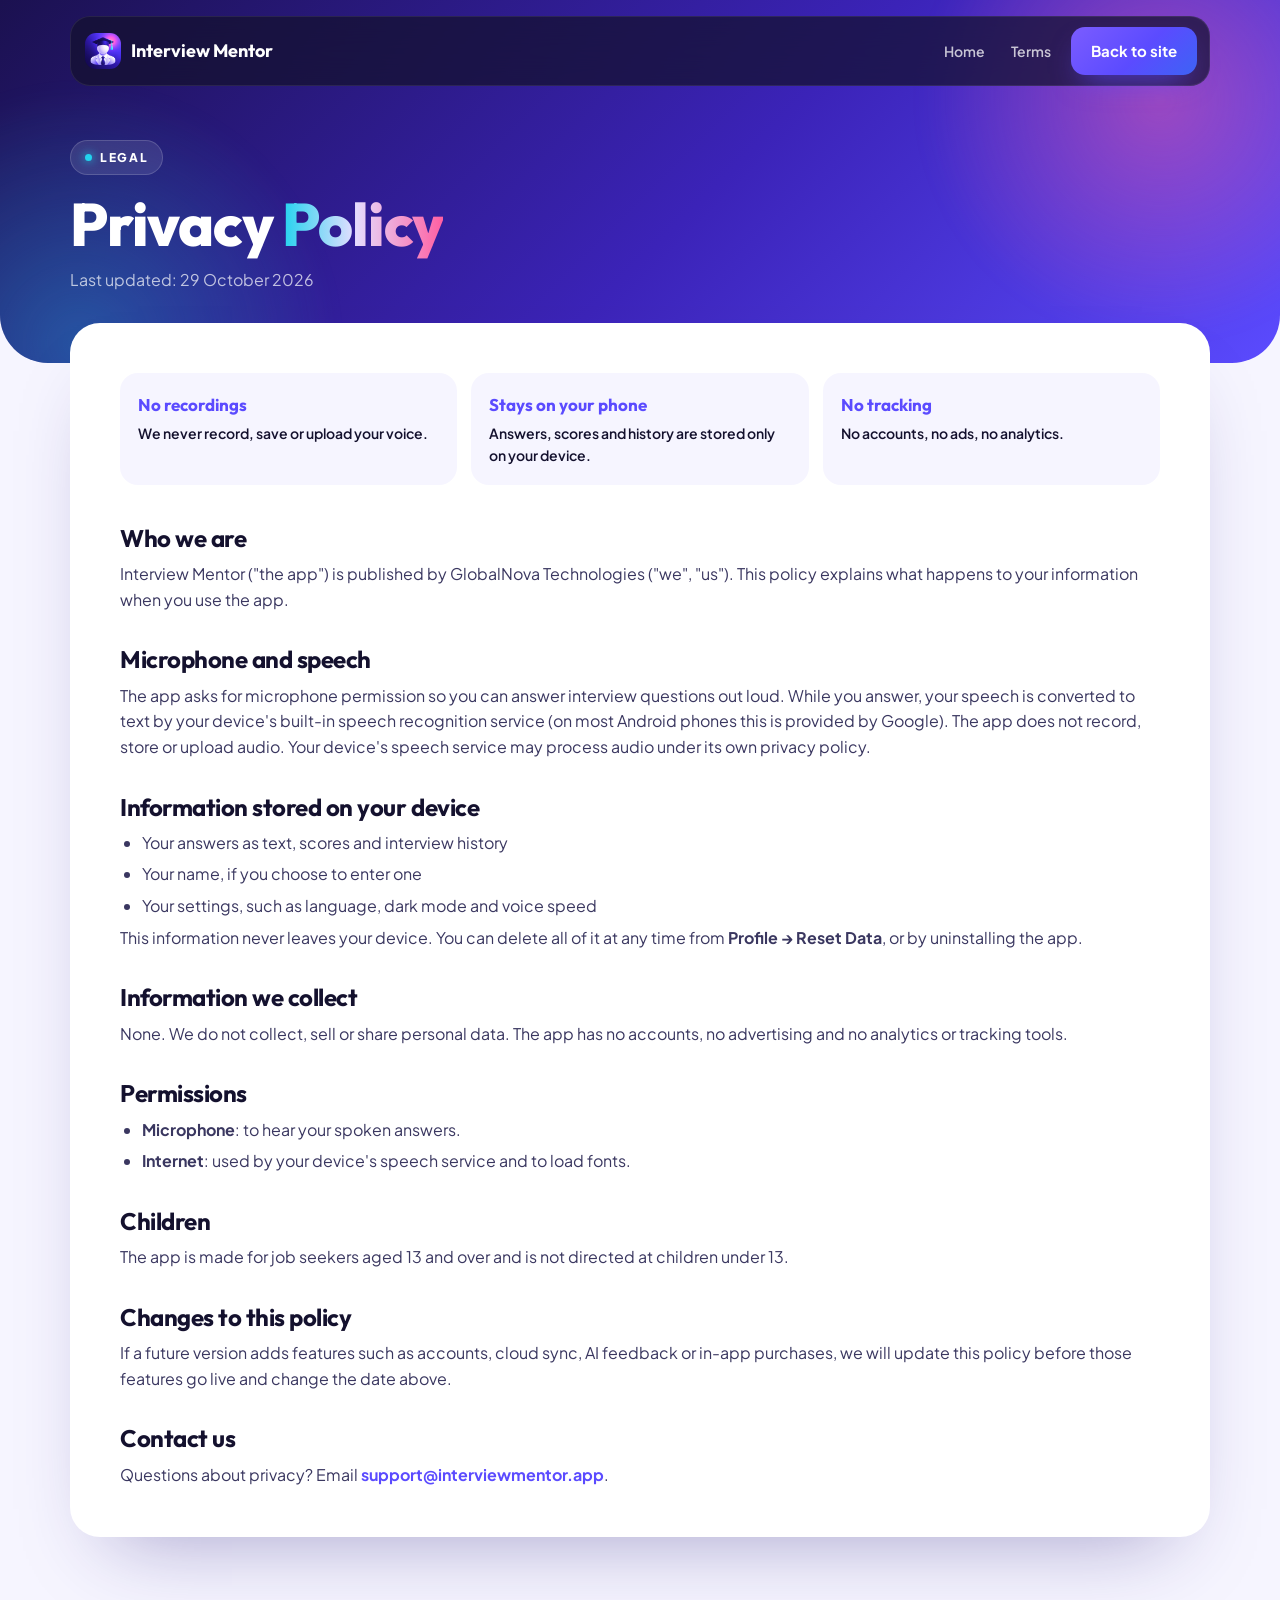
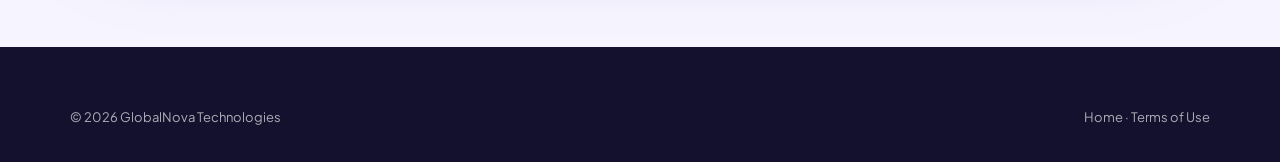
==== privacy.html @ 81f891b1 "Add files via upload" ====
<!DOCTYPE html>
<html lang="en">
<head>
<meta charset="utf-8">
<meta name="viewport" content="width=device-width, initial-scale=1">
<title>Privacy Policy – Interview Mentor</title>
<meta name="theme-color" content="#1B1150">
<link rel="icon" href="img/favicon.png">
<link rel="preconnect" href="https://fonts.googleapis.com">
<link rel="preconnect" href="https://fonts.gstatic.com" crossorigin>
<link href="https://fonts.googleapis.com/css2?family=Outfit:wght@600;700;800&family=Plus+Jakarta+Sans:wght@500;600;700;800&display=swap" rel="stylesheet">
<link rel="stylesheet" href="style.css">
</head>
<body>
<nav class="nav">
  <div class="nav-inner">
    <a class="brand" href="index.html"><img src="img/logo.jpg" alt="">Interview Mentor</a>
    <div class="nav-links"><a href="index.html">Home</a><a href="terms.html">Terms</a></div>
    <a class="btn btn-primary" href="index.html">Back to site</a>
  </div>
</nav>

<header class="hero legal-hero">
  <div class="orb pink"></div><div class="orb cyan"></div>
  <div class="wrap" style="position:relative">
    <span class="pill"><i></i>Legal</span>
    <h1>Privacy <span class="grad-text">Policy</span></h1>
    <p>Last updated: 29 October 2026</p>
  </div>
</header>

<main class="wrap">
  <article class="doc">
    <div class="tldr">
      <div><b>No recordings</b>We never record, save or upload your voice.</div>
      <div><b>Stays on your phone</b>Answers, scores and history are stored only on your device.</div>
      <div><b>No tracking</b>No accounts, no ads, no analytics.</div>
    </div>

    <h2>Who we are</h2>
    <p>Interview Mentor ("the app") is published by GlobalNova Technologies ("we", "us"). This policy explains what happens to your information when you use the app.</p>

    <h2>Microphone and speech</h2>
    <p>The app asks for microphone permission so you can answer interview questions out loud. While you answer, your speech is converted to text by your device's built-in speech recognition service (on most Android phones this is provided by Google). The app does not record, store or upload audio. Your device's speech service may process audio under its own privacy policy.</p>

    <h2>Information stored on your device</h2>
    <ul>
      <li>Your answers as text, scores and interview history</li>
      <li>Your name, if you choose to enter one</li>
      <li>Your settings, such as language, dark mode and voice speed</li>
    </ul>
    <p>This information never leaves your device. You can delete all of it at any time from <strong>Profile → Reset Data</strong>, or by uninstalling the app.</p>

    <h2>Information we collect</h2>
    <p>None. We do not collect, sell or share personal data. The app has no accounts, no advertising and no analytics or tracking tools.</p>

    <h2>Permissions</h2>
    <ul>
      <li><strong>Microphone</strong>: to hear your spoken answers.</li>
      <li><strong>Internet</strong>: used by your device's speech service and to load fonts.</li>
    </ul>

    <h2>Children</h2>
    <p>The app is made for job seekers aged 13 and over and is not directed at children under 13.</p>

    <h2>Changes to this policy</h2>
    <p>If a future version adds features such as accounts, cloud sync, AI feedback or in-app purchases, we will update this policy before those features go live and change the date above.</p>

    <h2>Contact us</h2>
    <p>Questions about privacy? Email <a href="mailto:support@interviewmentor.app">support@interviewmentor.app</a>.</p>
  </article>
</main>

<footer>
  <div class="wrap">
    <div class="copy" style="border:0;margin:0;padding:0">
      <span>© 2026 GlobalNova Technologies</span>
      <span><a href="index.html">Home</a> · <a href="terms.html">Terms of Use</a></span>
    </div>
  </div>
</footer>
</body>
</html>
---- style.css ----
/* Interview Mentor website – same palette as the app */
:root {
  --night: #14112E;
  --deep: #1B1150;
  --violet: #5B4BFF;
  --violet-2: #7B5CFF;
  --lav: #E4DEFF;
  --cyan: #22D3EE;
  --pink: #FF5FA2;
  --gold: #FFB020;
  --bg: #F6F5FF;
  --ink: #14112E;
  --mut: #6E6B8F;
  --card: #FFFFFF;
  --line: #ECEAF8;
  --r: 22px;
}
* { box-sizing: border-box; margin: 0; padding: 0; }
html { scroll-behavior: smooth; }
body {
  font-family: 'Plus Jakarta Sans', system-ui, sans-serif;
  background: var(--bg);
  color: var(--ink);
  line-height: 1.6;
  -webkit-font-smoothing: antialiased;
}
h1, h2, h3, .display { font-family: 'Outfit', sans-serif; letter-spacing: -.02em; line-height: 1.1; }
a { color: inherit; text-decoration: none; }
img { display: block; max-width: 100%; }
.wrap { width: min(1140px, 92%); margin: 0 auto; }
.grad-text {
  background: linear-gradient(90deg, var(--cyan), var(--lav) 45%, var(--pink));
  -webkit-background-clip: text; background-clip: text; color: transparent;
}

/* ---------- nav ---------- */
.nav {
  position: fixed; inset: 16px 0 auto; z-index: 50;
  display: flex; justify-content: center;
}
.nav-inner {
  width: min(1140px, 92%);
  display: flex; align-items: center; gap: 20px;
  padding: 10px 12px 10px 14px;
  border-radius: 20px;
  background: rgba(20, 17, 46, .72);
  backdrop-filter: blur(18px); -webkit-backdrop-filter: blur(18px);
  border: 1px solid rgba(255, 255, 255, .08);
  color: #fff;
}
.brand { display: flex; align-items: center; gap: 10px; font-family: 'Outfit'; font-weight: 700; font-size: 18px; }
.brand img { width: 36px; height: 36px; border-radius: 11px; }
.nav-links { display: flex; gap: 26px; margin-left: auto; font-size: 14px; font-weight: 600; color: rgba(255,255,255,.75); }
.nav-links a:hover { color: #fff; }
.btn {
  display: inline-flex; align-items: center; gap: 10px;
  padding: 12px 20px; border-radius: 14px;
  font-weight: 700; font-size: 15px;
  transition: transform .2s ease, box-shadow .2s ease;
}
.btn:hover { transform: translateY(-2px); }
.btn-primary {
  background: linear-gradient(135deg, var(--violet-2), var(--violet) 55%, #3D63F5);
  color: #fff;
  box-shadow: 0 14px 30px -12px rgba(91, 75, 255, .8);
}
.btn-light { background: #fff; color: var(--night); box-shadow: 0 14px 30px -14px rgba(0,0,0,.45); }
.btn-ghost { border: 1px solid rgba(255,255,255,.2); color: #fff; }
.btn svg { width: 22px; height: 22px; }

/* ---------- hero ---------- */
.hero {
  position: relative; overflow: hidden;
  background: linear-gradient(135deg, #1B1150 0%, #3B23B8 55%, #5B4BFF 100%);
  color: #fff;
  padding: 150px 0 120px;
  border-radius: 0 0 48px 48px;
}
.orb { position: absolute; border-radius: 50%; filter: blur(10px); pointer-events: none; }
.orb.pink { width: 520px; height: 520px; right: -140px; top: -160px; background: radial-gradient(circle, rgba(255,95,162,.45), transparent 65%); }
.orb.cyan { width: 560px; height: 560px; left: -200px; bottom: -260px; background: radial-gradient(circle, rgba(34,211,238,.32), transparent 65%); }
.hero-grid { position: relative; display: grid; grid-template-columns: 1.1fr .9fr; gap: 40px; align-items: center; }
.pill {
  display: inline-flex; align-items: center; gap: 8px;
  padding: 7px 14px; border-radius: 999px;
  background: rgba(255,255,255,.1); border: 1px solid rgba(255,255,255,.16);
  font-size: 12px; font-weight: 800; letter-spacing: .14em; text-transform: uppercase;
}
.pill i { width: 7px; height: 7px; border-radius: 50%; background: var(--cyan); box-shadow: 0 0 10px var(--cyan); }
.hero h1 { font-size: clamp(44px, 6vw, 76px); margin: 22px 0 18px; font-weight: 800; }
.hero p.lead { font-size: 19px; color: rgba(255,255,255,.78); max-width: 520px; }
.hero-cta { display: flex; flex-wrap: wrap; gap: 14px; margin-top: 34px; }
.hero-stats { display: flex; gap: 34px; margin-top: 44px; }
.hero-stats b { display: block; font-family: 'Outfit'; font-size: 30px; }
.hero-stats span { font-size: 13px; color: rgba(255,255,255,.6); font-weight: 600; }

/* phone mockup */
.phone-stage { position: relative; display: flex; justify-content: center; }
.phone {
  width: 300px; height: 610px; border-radius: 46px; padding: 12px;
  background: #0E0B22;
  box-shadow: 0 50px 90px -30px rgba(0,0,0,.7), 0 0 0 1px rgba(255,255,255,.08) inset;
  transform: rotate(-4deg);
  animation: float 6s ease-in-out infinite;
}
@keyframes float { 50% { transform: rotate(-4deg) translateY(-14px); } }
.screen { position: relative; height: 100%; border-radius: 36px; overflow: hidden; background: var(--bg); }
.scr-head {
  background: linear-gradient(135deg, #1B1150, #3B23B8 60%, #5B4BFF);
  padding: 40px 18px 22px; border-radius: 0 0 26px 26px; color: #fff;
}
.scr-hi { font-size: 11px; color: rgba(255,255,255,.7); }
.scr-name { font-family: 'Outfit'; font-size: 20px; font-weight: 700; }
.scr-ring {
  margin-top: 14px; display: flex; gap: 14px; align-items: center;
  padding: 12px; border-radius: 18px; background: rgba(255,255,255,.1); border: 1px solid rgba(255,255,255,.15);
}
.ring {
  width: 64px; height: 64px; border-radius: 50%;
  background: conic-gradient(var(--cyan) 0 78%, rgba(255,255,255,.15) 78% 100%);
  display: grid; place-items: center;
}
.ring::after { content: '78%'; width: 50px; height: 50px; border-radius: 50%; background: #3523A6; display: grid; place-items: center; font-family: 'Outfit'; font-weight: 700; font-size: 15px; }
.scr-ring small { display: block; font-size: 8px; font-weight: 800; letter-spacing: .12em; color: var(--cyan); }
.scr-ring b { font-family: 'Outfit'; font-size: 14px; }
.scr-cta {
  margin: 16px 14px 0; padding: 16px; border-radius: 20px; color: #fff;
  background: linear-gradient(135deg, var(--violet-2), var(--violet), #3D63F5);
  display: flex; align-items: center; justify-content: space-between;
  box-shadow: 0 14px 24px -14px rgba(91,75,255,.9);
}
.scr-cta b { font-family: 'Outfit'; font-size: 15px; line-height: 1.15; }
.scr-mic { width: 42px; height: 42px; border-radius: 50%; background: #fff; display: grid; place-items: center; }
.scr-mic svg { width: 20px; fill: var(--violet); }
.scr-row { display: flex; gap: 8px; padding: 14px 14px 0; }
.scr-tile { flex: 1; background: #fff; border-radius: 14px; padding: 10px; box-shadow: 0 8px 18px -10px rgba(42,31,122,.25); }
.scr-tile b { font-family: 'Outfit'; font-size: 15px; display: block; }
.scr-tile span { font-size: 8.5px; color: var(--mut); font-weight: 600; }
.scr-avs { display: flex; gap: 8px; padding: 14px; }
.scr-avs img { width: 46px; height: 46px; border-radius: 50%; object-fit: cover; border: 2px solid #fff; box-shadow: 0 6px 14px -6px rgba(0,0,0,.4); }
.scr-nav {
  position: absolute; left: 12px; right: 12px; bottom: 12px; height: 46px; border-radius: 18px;
  background: var(--night); display: flex; align-items: center; padding: 5px; gap: 6px;
}
.scr-nav i { flex: 1; height: 100%; border-radius: 13px; }
.scr-nav i:first-child { flex: 2; background: linear-gradient(135deg, var(--violet-2), #3D63F5); }
.float-card {
  position: absolute; background: #fff; color: var(--ink); border-radius: 18px; padding: 12px 14px;
  box-shadow: 0 24px 50px -20px rgba(0,0,0,.5); display: flex; align-items: center; gap: 10px; font-size: 13px; font-weight: 700;
  animation: float2 5s ease-in-out infinite;
}
.float-card small { display: block; color: var(--mut); font-weight: 600; font-size: 11px; }
.float-card.a { left: -10px; top: 90px; }
.float-card.b { right: -18px; bottom: 120px; animation-delay: -2.5s; }
@keyframes float2 { 50% { transform: translateY(-10px); } }
.badge-dot { width: 34px; height: 34px; border-radius: 11px; display: grid; place-items: center; color: #fff; font-size: 16px; }

/* ---------- sections ---------- */
section { padding: 110px 0 0; }
.sec-head { text-align: center; max-width: 640px; margin: 0 auto 56px; }
.eyebrow { font-size: 12px; font-weight: 800; letter-spacing: .18em; text-transform: uppercase; color: var(--violet); }
.sec-head h2 { font-size: clamp(34px, 4vw, 50px); margin: 12px 0 14px; }
.sec-head p { color: var(--mut); font-size: 17px; }

.features { display: grid; grid-template-columns: repeat(3, 1fr); gap: 20px; }
.card {
  background: var(--card); border-radius: var(--r); padding: 28px;
  box-shadow: 0 24px 50px -30px rgba(42,31,122,.35);
  transition: transform .25s ease, box-shadow .25s ease;
}
.card:hover { transform: translateY(-6px); box-shadow: 0 30px 60px -28px rgba(91,75,255,.45); }
.ico {
  width: 54px; height: 54px; border-radius: 17px; display: grid; place-items: center;
  font-size: 26px; margin-bottom: 18px; color: #fff;
}
.card h3 { font-size: 21px; margin-bottom: 8px; }
.card p { color: var(--mut); font-size: 15px; }
.g1 { background: linear-gradient(135deg, #8B7DFF, #5B4BFF); }
.g2 { background: linear-gradient(135deg, #5EE6F5, #0EA5E9); }
.g3 { background: linear-gradient(135deg, #FF8FC0, #EC4899); }
.g4 { background: linear-gradient(135deg, #FFCB5C, #F59E0B); }
.g5 { background: linear-gradient(135deg, #4ADE9B, #12B76A); }
.g6 { background: linear-gradient(135deg, #A5A0FF, #6366F1); }

/* interviewers */
.panel {
  position: relative; overflow: hidden;
  background: linear-gradient(135deg, #14112E, #241A6B 60%, #3B23B8);
  border-radius: 40px; padding: 70px 50px; color: #fff;
}
.panel .sec-head p { color: rgba(255,255,255,.65); }
.panel .eyebrow { color: var(--cyan); }
.team { position: relative; display: grid; grid-template-columns: repeat(5, 1fr); gap: 18px; }
.member {
  text-align: center; padding: 22px 12px 20px; border-radius: 24px;
  background: rgba(255,255,255,.06); border: 1px solid rgba(255,255,255,.1);
  transition: transform .25s ease, background .25s ease;
}
.member:hover { transform: translateY(-6px); background: rgba(255,255,255,.1); }
.member img {
  width: 110px; height: 110px; border-radius: 50%; object-fit: cover; object-position: center 25%;
  margin: 0 auto 14px; border: 3px solid rgba(255,255,255,.9);
}
.member h3 { font-size: 19px; }
.member .role { font-size: 12.5px; font-weight: 700; margin: 3px 0 6px; }
.member p { font-size: 12.5px; color: rgba(255,255,255,.6); }
.pro {
  display: inline-block; margin-top: 10px; padding: 3px 10px; border-radius: 8px;
  background: var(--gold); color: var(--night); font-size: 10.5px; font-weight: 800; letter-spacing: .08em;
}
.free { display: inline-block; margin-top: 10px; padding: 3px 10px; border-radius: 8px; background: rgba(255,255,255,.12); font-size: 10.5px; font-weight: 800; letter-spacing: .08em; }

/* steps */
.steps { display: grid; grid-template-columns: repeat(3, 1fr); gap: 20px; counter-reset: s; }
.step { position: relative; padding-top: 70px; }
.step::before {
  counter-increment: s; content: '0' counter(s);
  position: absolute; top: 18px; left: 28px;
  font-family: 'Outfit'; font-size: 44px; font-weight: 800;
  background: linear-gradient(90deg, var(--violet), var(--pink)); -webkit-background-clip: text; background-clip: text; color: transparent;
}

/* language */
.lang { display: grid; grid-template-columns: 1fr 1fr; gap: 40px; align-items: center; }
.lang h2 { font-size: clamp(32px, 4vw, 48px); margin: 12px 0 16px; }
.lang p { color: var(--mut); font-size: 17px; }
.bubbles { display: flex; flex-direction: column; gap: 14px; }
.bubble {
  max-width: 88%; padding: 18px 20px; border-radius: 22px; font-size: 16px; font-weight: 600;
  box-shadow: 0 20px 40px -26px rgba(42,31,122,.5);
}
.bubble.en { background: #fff; border-bottom-left-radius: 6px; }
.bubble.ur { align-self: flex-end; direction: rtl; font-size: 19px; line-height: 1.9;
  background: linear-gradient(135deg, var(--violet-2), var(--violet)); color: #fff; border-bottom-right-radius: 6px; font-family: 'Noto Nastaliq Urdu', serif; }
.bubble small { display: block; font-size: 11px; font-weight: 800; letter-spacing: .1em; opacity: .6; margin-bottom: 4px; direction: ltr; font-family: 'Plus Jakarta Sans'; }

/* cta */
.cta {
  position: relative; overflow: hidden; text-align: center;
  background: linear-gradient(135deg, #7B5CFF, #5B4BFF 50%, #3D63F5);
  border-radius: 40px; padding: 80px 30px; color: #fff;
}
.cta h2 { font-size: clamp(34px, 4.5vw, 56px); margin-bottom: 14px; }
.cta p { color: rgba(255,255,255,.8); font-size: 18px; margin-bottom: 30px; }

/* footer */
footer { margin-top: 110px; background: var(--night); color: rgba(255,255,255,.65); padding: 60px 0 34px; }
.foot { display: grid; grid-template-columns: 1.4fr 1fr 1fr; gap: 30px; }
.foot h4 { color: #fff; font-family: 'Outfit'; font-size: 15px; margin-bottom: 14px; }
.foot a { display: block; font-size: 14px; margin-bottom: 8px; }
.foot a:hover { color: #fff; }
.gnt { display: flex; align-items: center; gap: 12px; margin-top: 18px; }
.gnt img { width: 66px; }
.gnt small { display: block; font-size: 10px; letter-spacing: .2em; font-weight: 700; }
.gnt b { color: #fff; font-family: 'Outfit'; font-size: 17px; }
.copy { border-top: 1px solid rgba(255,255,255,.08); margin-top: 40px; padding-top: 22px; font-size: 13px; display: flex; justify-content: space-between; flex-wrap: wrap; gap: 10px; }

/* reveal on scroll */
.rv { opacity: 0; transform: translateY(26px); transition: opacity .8s ease, transform .8s ease; }
.rv.in { opacity: 1; transform: none; }

/* ---------- legal pages ---------- */
.legal-hero { padding: 140px 0 70px; }
.legal-hero h1 { font-size: clamp(38px, 5vw, 60px); margin: 16px 0 10px; }
.legal-hero p { color: rgba(255,255,255,.7); }
.doc {
  background: #fff; border-radius: 30px; padding: 50px; margin-top: -40px; position: relative;
  box-shadow: 0 40px 80px -40px rgba(42,31,122,.4);
}
.doc h2 { font-size: 24px; margin: 34px 0 10px; }
.doc h2:first-child { margin-top: 0; }
.doc p, .doc li { color: #3A3760; font-size: 16px; }
.doc ul { padding-left: 22px; margin-top: 8px; }
.doc li { margin-bottom: 6px; }
.doc a { color: var(--violet); font-weight: 700; }
.tldr { display: grid; grid-template-columns: repeat(3, 1fr); gap: 14px; margin-bottom: 40px; }
.tldr div { background: var(--bg); border-radius: 18px; padding: 18px; font-size: 14px; font-weight: 600; }
.tldr b { display: block; font-family: 'Outfit'; font-size: 17px; margin-bottom: 4px; color: var(--violet); }

/* ---------- responsive ---------- */
@media (max-width: 960px) {
  .hero-grid, .lang { grid-template-columns: 1fr; }
  .phone-stage { margin-top: 30px; }
  .features, .steps { grid-template-columns: 1fr 1fr; }
  .team { grid-template-columns: repeat(3, 1fr); }
  .nav-links { display: none; }
}
@media (max-width: 620px) {
  .features, .steps, .foot, .tldr { grid-template-columns: 1fr; }
  .team { grid-template-columns: 1fr 1fr; }
  .panel { padding: 50px 20px; }
  .doc { padding: 30px 22px; }
  .hero { padding-top: 130px; }
  .hero-stats { gap: 22px; }
  .float-card { display: none; }
}
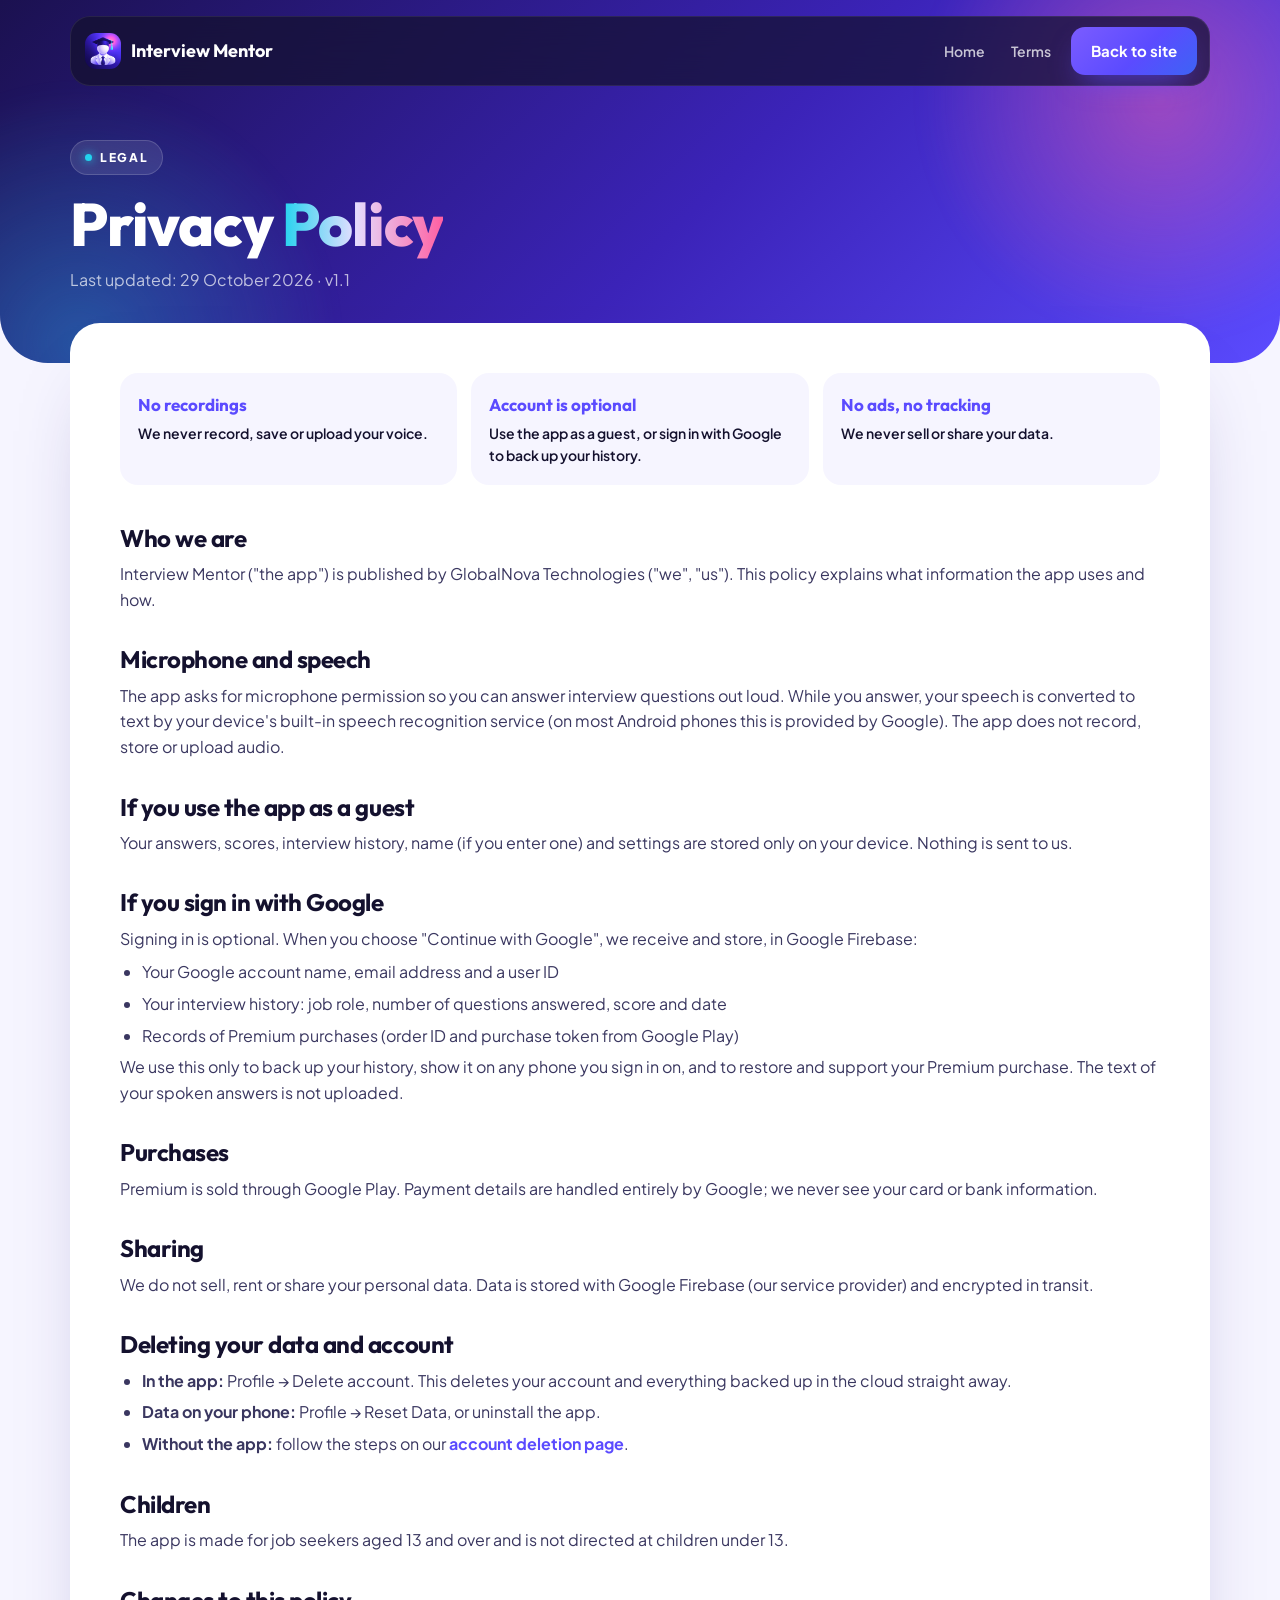
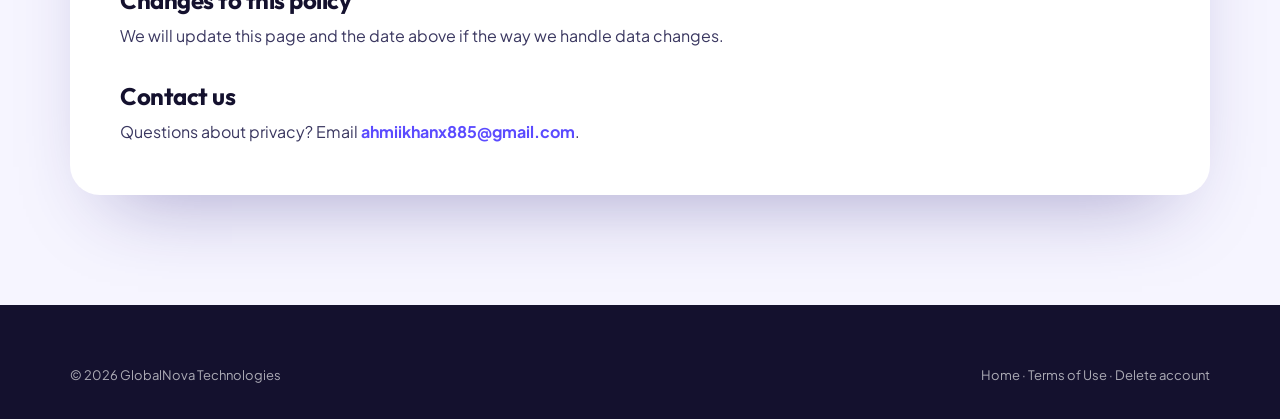
==== commit ee63068a: "Add files via upload" ====
--- a/privacy.html
+++ b/privacy.html
@@ -25,7 +25,7 @@
   <div class="wrap" style="position:relative">
     <span class="pill"><i></i>Legal</span>
     <h1>Privacy <span class="grad-text">Policy</span></h1>
-    <p>Last updated: 29 October 2026</p>
+    <p>Last updated: 29 October 2026 · v1.1</p>
   </div>
 </header>
 
@@ -33,41 +33,49 @@
   <article class="doc">
     <div class="tldr">
       <div><b>No recordings</b>We never record, save or upload your voice.</div>
-      <div><b>Stays on your phone</b>Answers, scores and history are stored only on your device.</div>
-      <div><b>No tracking</b>No accounts, no ads, no analytics.</div>
+      <div><b>Account is optional</b>Use the app as a guest, or sign in with Google to back up your history.</div>
+      <div><b>No ads, no tracking</b>We never sell or share your data.</div>
     </div>
 
     <h2>Who we are</h2>
-    <p>Interview Mentor ("the app") is published by GlobalNova Technologies ("we", "us"). This policy explains what happens to your information when you use the app.</p>
+    <p>Interview Mentor ("the app") is published by GlobalNova Technologies ("we", "us"). This policy explains what information the app uses and how.</p>
 
     <h2>Microphone and speech</h2>
-    <p>The app asks for microphone permission so you can answer interview questions out loud. While you answer, your speech is converted to text by your device's built-in speech recognition service (on most Android phones this is provided by Google). The app does not record, store or upload audio. Your device's speech service may process audio under its own privacy policy.</p>
+    <p>The app asks for microphone permission so you can answer interview questions out loud. While you answer, your speech is converted to text by your device's built-in speech recognition service (on most Android phones this is provided by Google). The app does not record, store or upload audio.</p>
 
-    <h2>Information stored on your device</h2>
+    <h2>If you use the app as a guest</h2>
+    <p>Your answers, scores, interview history, name (if you enter one) and settings are stored only on your device. Nothing is sent to us.</p>
+
+    <h2>If you sign in with Google</h2>
+    <p>Signing in is optional. When you choose "Continue with Google", we receive and store, in Google Firebase:</p>
     <ul>
-      <li>Your answers as text, scores and interview history</li>
-      <li>Your name, if you choose to enter one</li>
-      <li>Your settings, such as language, dark mode and voice speed</li>
+      <li>Your Google account name, email address and a user ID</li>
+      <li>Your interview history: job role, number of questions answered, score and date</li>
+      <li>Records of Premium purchases (order ID and purchase token from Google Play)</li>
     </ul>
-    <p>This information never leaves your device. You can delete all of it at any time from <strong>Profile → Reset Data</strong>, or by uninstalling the app.</p>
+    <p>We use this only to back up your history, show it on any phone you sign in on, and to restore and support your Premium purchase. The text of your spoken answers is not uploaded.</p>
 
-    <h2>Information we collect</h2>
-    <p>None. We do not collect, sell or share personal data. The app has no accounts, no advertising and no analytics or tracking tools.</p>
+    <h2>Purchases</h2>
+    <p>Premium is sold through Google Play. Payment details are handled entirely by Google; we never see your card or bank information.</p>
 
-    <h2>Permissions</h2>
+    <h2>Sharing</h2>
+    <p>We do not sell, rent or share your personal data. Data is stored with Google Firebase (our service provider) and encrypted in transit.</p>
+
+    <h2 id="delete">Deleting your data and account</h2>
     <ul>
-      <li><strong>Microphone</strong>: to hear your spoken answers.</li>
-      <li><strong>Internet</strong>: used by your device's speech service and to load fonts.</li>
+      <li><strong>In the app:</strong> Profile → Delete account. This deletes your account and everything backed up in the cloud straight away.</li>
+      <li><strong>Data on your phone:</strong> Profile → Reset Data, or uninstall the app.</li>
+      <li><strong>Without the app:</strong> follow the steps on our <a href="delete-account.html">account deletion page</a>.</li>
     </ul>
 
     <h2>Children</h2>
     <p>The app is made for job seekers aged 13 and over and is not directed at children under 13.</p>
 
     <h2>Changes to this policy</h2>
-    <p>If a future version adds features such as accounts, cloud sync, AI feedback or in-app purchases, we will update this policy before those features go live and change the date above.</p>
+    <p>We will update this page and the date above if the way we handle data changes.</p>
 
     <h2>Contact us</h2>
-    <p>Questions about privacy? Email <a href="mailto:support@interviewmentor.app">support@interviewmentor.app</a>.</p>
+    <p>Questions about privacy? Email <a href="mailto:ahmiikhanx885@gmail.com">ahmiikhanx885@gmail.com</a>.</p>
   </article>
 </main>
 
@@ -75,7 +83,7 @@
   <div class="wrap">
     <div class="copy" style="border:0;margin:0;padding:0">
       <span>© 2026 GlobalNova Technologies</span>
-      <span><a href="index.html">Home</a> · <a href="terms.html">Terms of Use</a></span>
+      <span><a href="index.html">Home</a> · <a href="terms.html">Terms of Use</a> · <a href="delete-account.html">Delete account</a></span>
     </div>
   </div>
 </footer>
